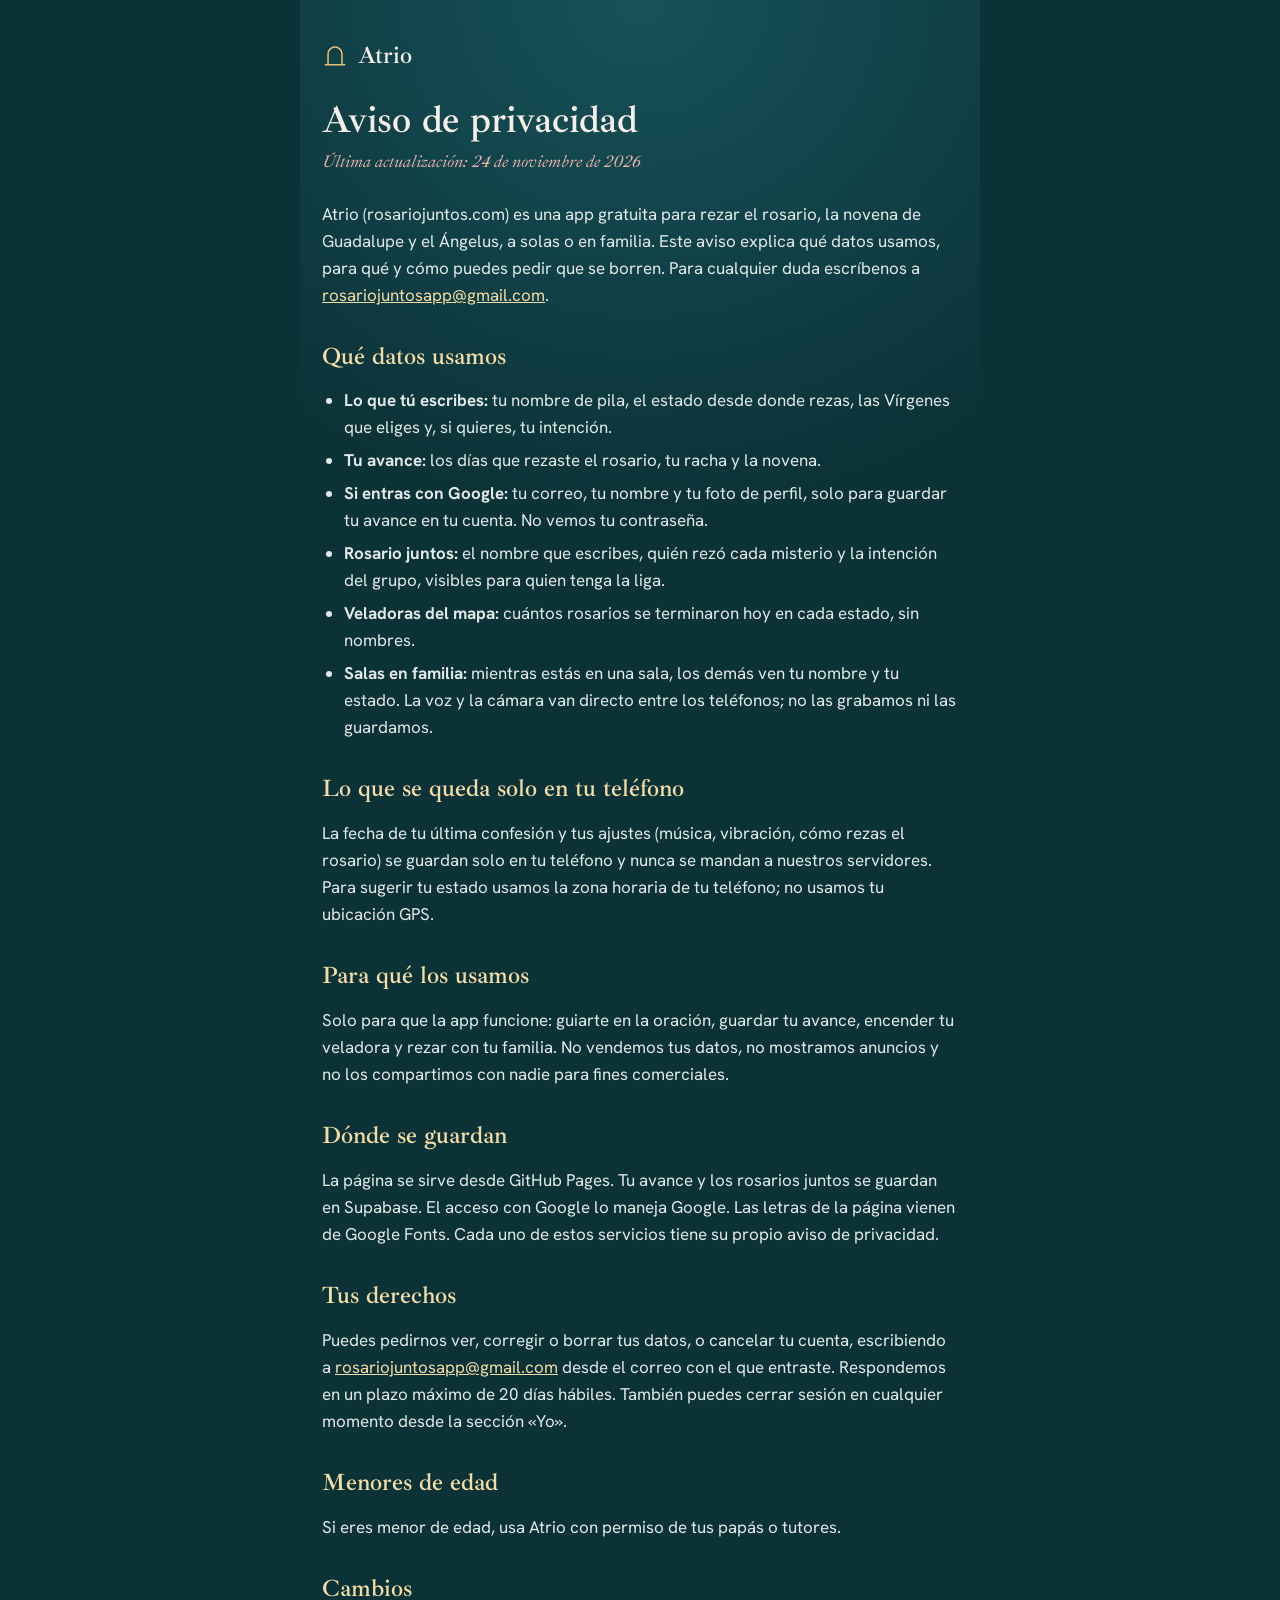
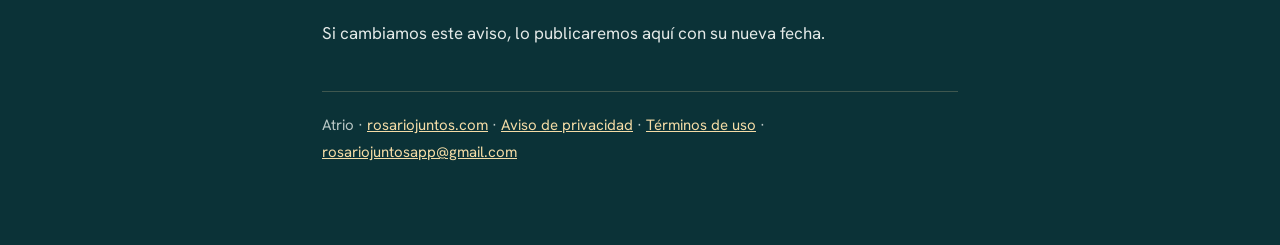
==== privacidad/index.html @ 2bee72f9 "Aviso de privacidad Co-Authored-By: Claude Opus 5.5 <noreply@anthropic.com> Claude-Session: https:/" ====
<!DOCTYPE html>
<html lang="es"><head><meta charset="utf-8"><meta name="viewport" content="width=device-width, initial-scale=1"><meta name="theme-color" content="#0B3237">
<title>Aviso de privacidad · Atrio</title><meta name="description" content="Qué datos usa Atrio, para qué y cómo pedir que se borren."><link rel="icon" type="image/png" href="/icon-192.png">
<link rel="stylesheet" href="https://fonts.googleapis.com/css2?family=Hanken+Grotesk:wght@400;600&family=Ibarra+Real+Nova:ital,wght@0,600;1,500&display=swap">
<style>*{box-sizing:border-box}html,body{margin:0;background:#0B3237}body{font-family:'Hanken Grotesk',system-ui,-apple-system,'Segoe UI',Roboto,sans-serif;color:#F6EFE9;-webkit-font-smoothing:antialiased}
main{max-width:680px;margin:0 auto;padding:40px 22px 64px;background:radial-gradient(120% 40% at 50% 0%,#17525A 0%,#0B3237 70%)}
a{color:#F4DCA6}.top{display:flex;align-items:center;gap:10px;text-decoration:none;color:#F6EFE9;font-family:'Ibarra Real Nova',Georgia,serif;font-size:24px;font-weight:600}
h1{font-family:'Ibarra Real Nova',Georgia,serif;font-weight:600;font-size:38px;line-height:44px;margin:28px 0 6px}
.f{font-family:'Ibarra Real Nova',Georgia,serif;font-style:italic;color:#F2B5AC;font-size:17px;margin:0 0 26px}
h2{font-family:'Ibarra Real Nova',Georgia,serif;font-weight:600;font-size:24px;line-height:30px;margin:32px 0 8px;color:#F4DCA6}
p,li{font-size:17px;line-height:27px;color:#E3E9E7}ul{padding-left:22px}li{margin:6px 0}
.pie{margin-top:44px;padding-top:20px;border-top:1px solid rgba(244,220,166,.22);font-size:15px;color:#B9C7C5}</style></head><body><main>
<a class="top" href="/"><svg width="26" height="26" viewBox="0 0 28 28" fill="none" aria-hidden="true"><path d="M6.5 24.5V13a7.5 7.5 0 0 1 15 0v11.5M3.5 24.5h21" stroke="#E6C27A" stroke-width="1.6" stroke-linecap="round"/></svg>Atrio</a>

<h1>Aviso de privacidad</h1><p class="f">Última actualización: 24 de noviembre de 2026</p>
<p>Atrio (rosariojuntos.com) es una app gratuita para rezar el rosario, la novena de Guadalupe y el Ángelus, a solas o en familia. Este aviso explica qué datos usamos, para qué y cómo puedes pedir que se borren. Para cualquier duda escríbenos a <a href="mailto:rosariojuntosapp@gmail.com">rosariojuntosapp@gmail.com</a>.</p>
<h2>Qué datos usamos</h2>
<ul>
<li><b>Lo que tú escribes:</b> tu nombre de pila, el estado desde donde rezas, las Vírgenes que eliges y, si quieres, tu intención.</li>
<li><b>Tu avance:</b> los días que rezaste el rosario, tu racha y la novena.</li>
<li><b>Si entras con Google:</b> tu correo, tu nombre y tu foto de perfil, solo para guardar tu avance en tu cuenta. No vemos tu contraseña.</li>
<li><b>Rosario juntos:</b> el nombre que escribes, quién rezó cada misterio y la intención del grupo, visibles para quien tenga la liga.</li>
<li><b>Veladoras del mapa:</b> cuántos rosarios se terminaron hoy en cada estado, sin nombres.</li>
<li><b>Salas en familia:</b> mientras estás en una sala, los demás ven tu nombre y tu estado. La voz y la cámara van directo entre los teléfonos; no las grabamos ni las guardamos.</li>
</ul>
<h2>Lo que se queda solo en tu teléfono</h2>
<p>La fecha de tu última confesión y tus ajustes (música, vibración, cómo rezas el rosario) se guardan solo en tu teléfono y nunca se mandan a nuestros servidores. Para sugerir tu estado usamos la zona horaria de tu teléfono; no usamos tu ubicación GPS.</p>
<h2>Para qué los usamos</h2>
<p>Solo para que la app funcione: guiarte en la oración, guardar tu avance, encender tu veladora y rezar con tu familia. No vendemos tus datos, no mostramos anuncios y no los compartimos con nadie para fines comerciales.</p>
<h2>Dónde se guardan</h2>
<p>La página se sirve desde GitHub Pages. Tu avance y los rosarios juntos se guardan en Supabase. El acceso con Google lo maneja Google. Las letras de la página vienen de Google Fonts. Cada uno de estos servicios tiene su propio aviso de privacidad.</p>
<h2>Tus derechos</h2>
<p>Puedes pedirnos ver, corregir o borrar tus datos, o cancelar tu cuenta, escribiendo a <a href="mailto:rosariojuntosapp@gmail.com">rosariojuntosapp@gmail.com</a> desde el correo con el que entraste. Respondemos en un plazo máximo de 20 días hábiles. También puedes cerrar sesión en cualquier momento desde la sección «Yo».</p>
<h2>Menores de edad</h2>
<p>Si eres menor de edad, usa Atrio con permiso de tus papás o tutores.</p>
<h2>Cambios</h2>
<p>Si cambiamos este aviso, lo publicaremos aquí con su nueva fecha.</p>

<p class="pie">Atrio · <a href="/">rosariojuntos.com</a> · <a href="/privacidad/">Aviso de privacidad</a> · <a href="/terminos/">Términos de uso</a> · <a href="mailto:rosariojuntosapp@gmail.com">rosariojuntosapp@gmail.com</a></p>
</main></body></html>
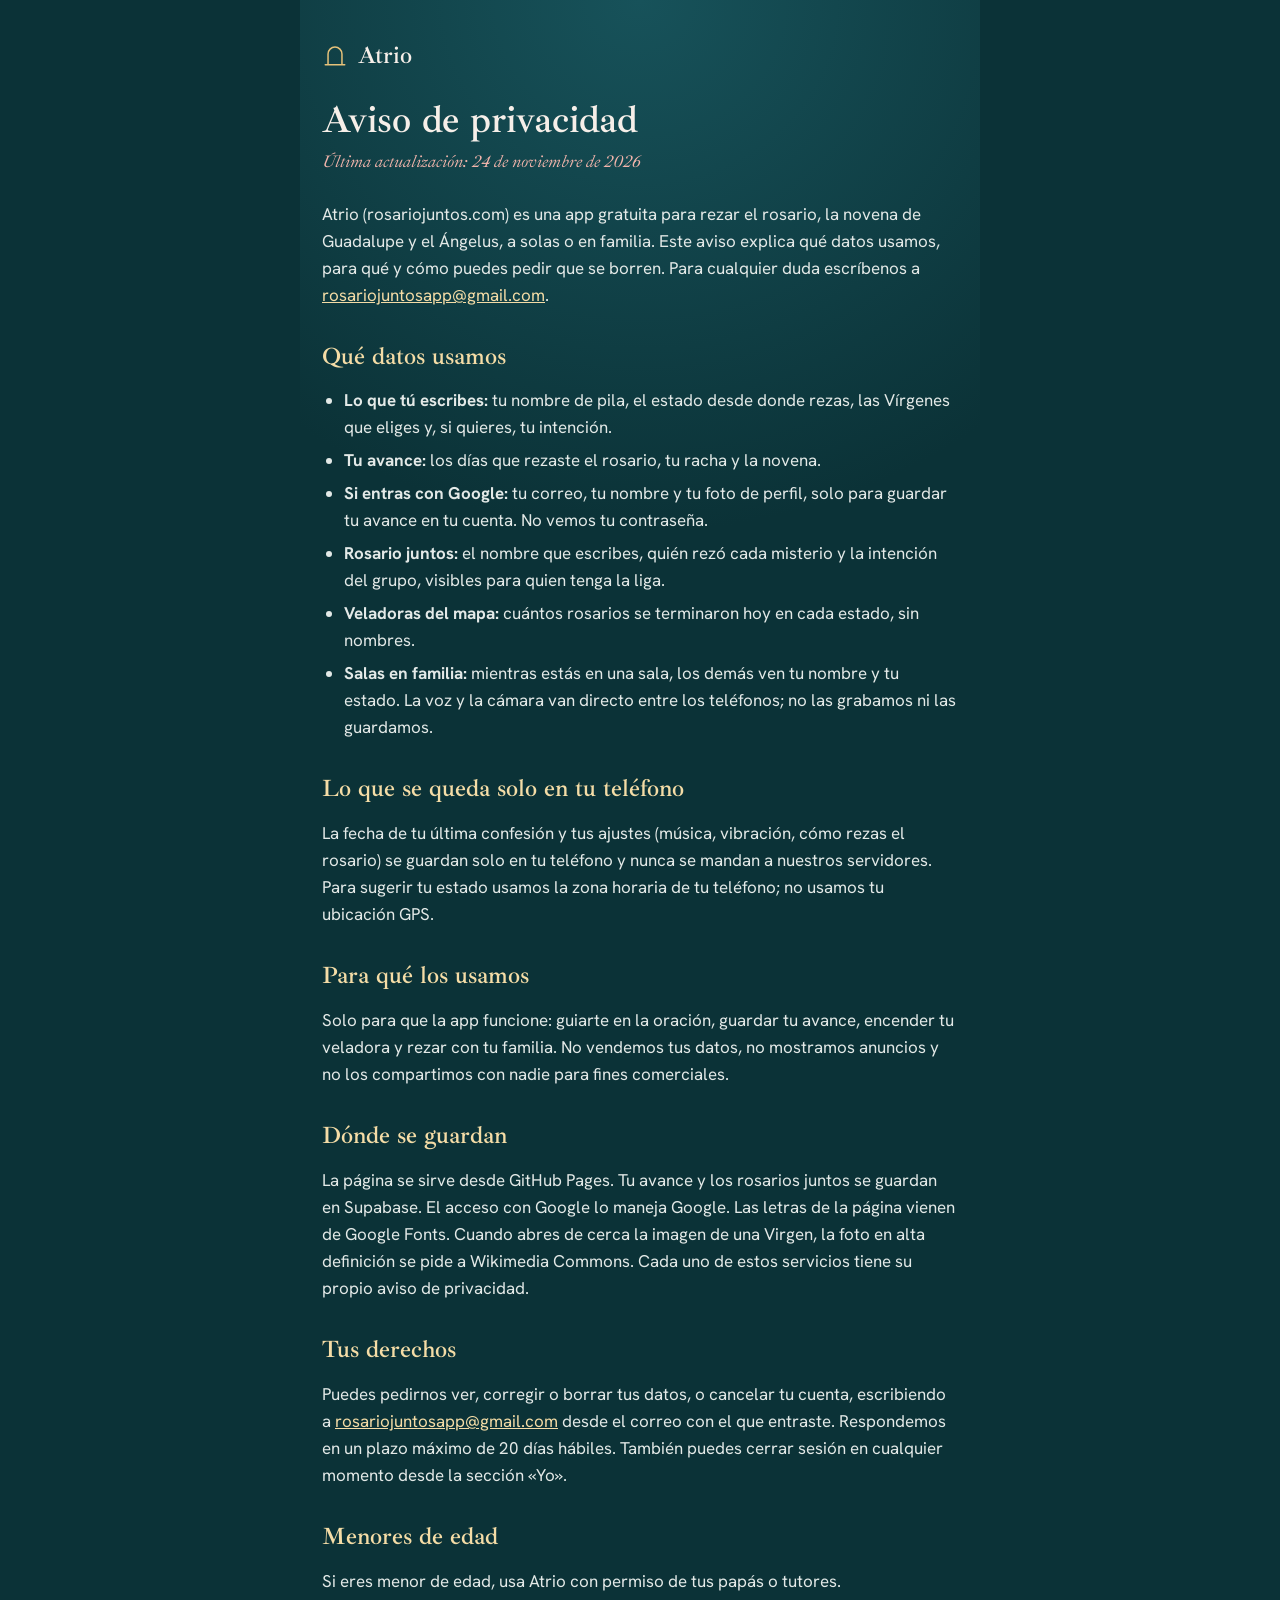
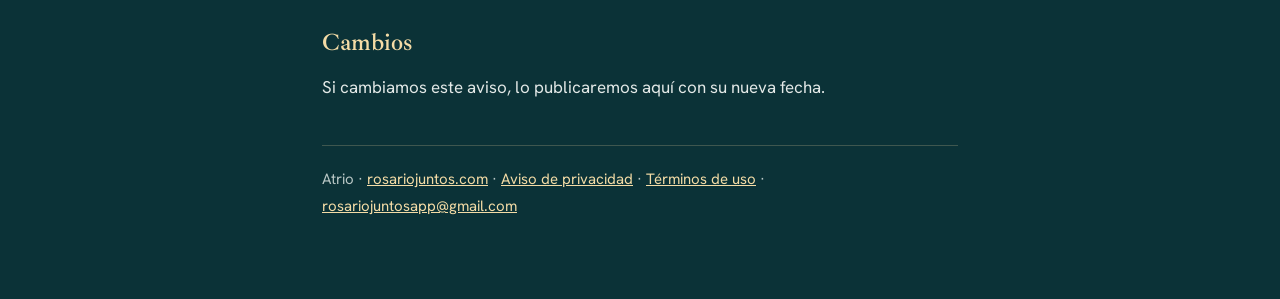
==== commit 3d805593: "Aviso de privacidad: imágenes de Wikimedia Commons Co-Authored-By: Claude Fable 5.2 <noreply@anthrop" ====
--- a/privacidad/index.html
+++ b/privacidad/index.html
@@ -28,7 +28,7 @@
 <h2>Para qué los usamos</h2>
 <p>Solo para que la app funcione: guiarte en la oración, guardar tu avance, encender tu veladora y rezar con tu familia. No vendemos tus datos, no mostramos anuncios y no los compartimos con nadie para fines comerciales.</p>
 <h2>Dónde se guardan</h2>
-<p>La página se sirve desde GitHub Pages. Tu avance y los rosarios juntos se guardan en Supabase. El acceso con Google lo maneja Google. Las letras de la página vienen de Google Fonts. Cada uno de estos servicios tiene su propio aviso de privacidad.</p>
+<p>La página se sirve desde GitHub Pages. Tu avance y los rosarios juntos se guardan en Supabase. El acceso con Google lo maneja Google. Las letras de la página vienen de Google Fonts. Cuando abres de cerca la imagen de una Virgen, la foto en alta definición se pide a Wikimedia Commons. Cada uno de estos servicios tiene su propio aviso de privacidad.</p>
 <h2>Tus derechos</h2>
 <p>Puedes pedirnos ver, corregir o borrar tus datos, o cancelar tu cuenta, escribiendo a <a href="mailto:rosariojuntosapp@gmail.com">rosariojuntosapp@gmail.com</a> desde el correo con el que entraste. Respondemos en un plazo máximo de 20 días hábiles. También puedes cerrar sesión en cualquier momento desde la sección «Yo».</p>
 <h2>Menores de edad</h2>
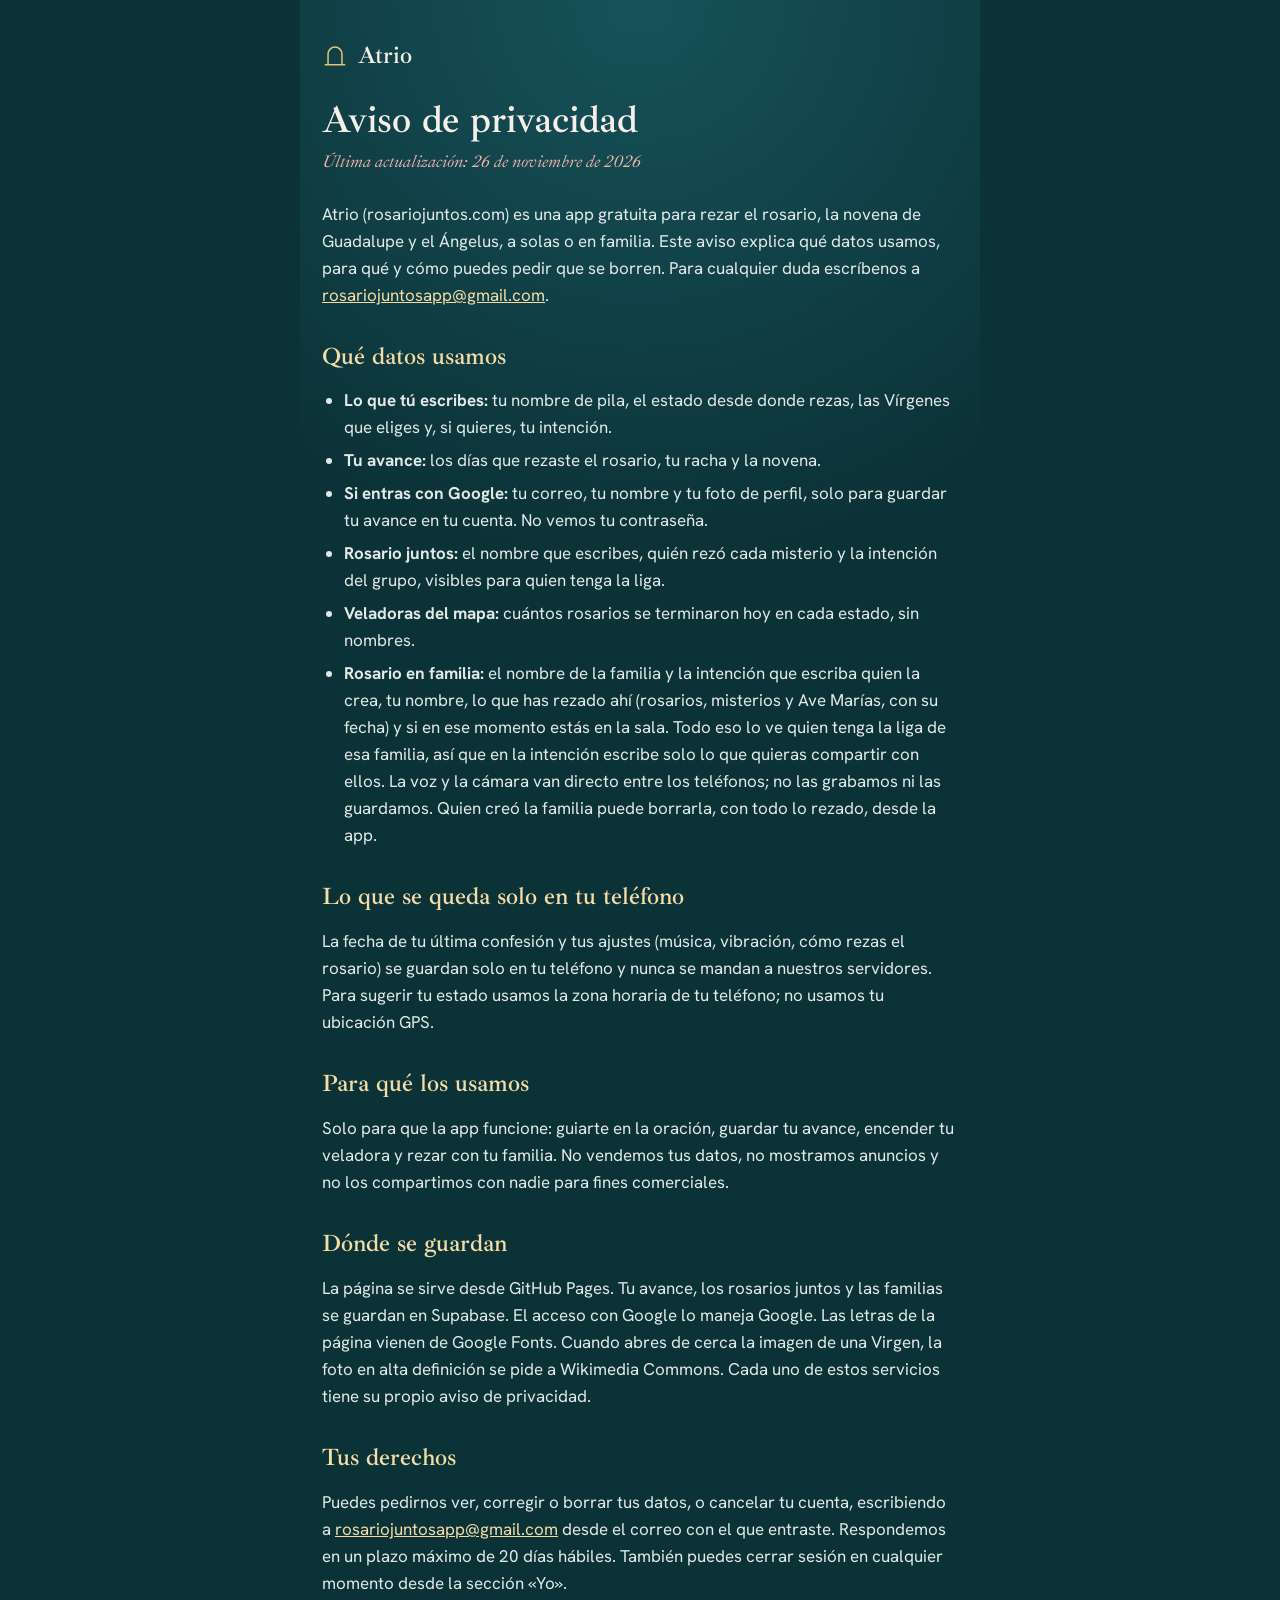
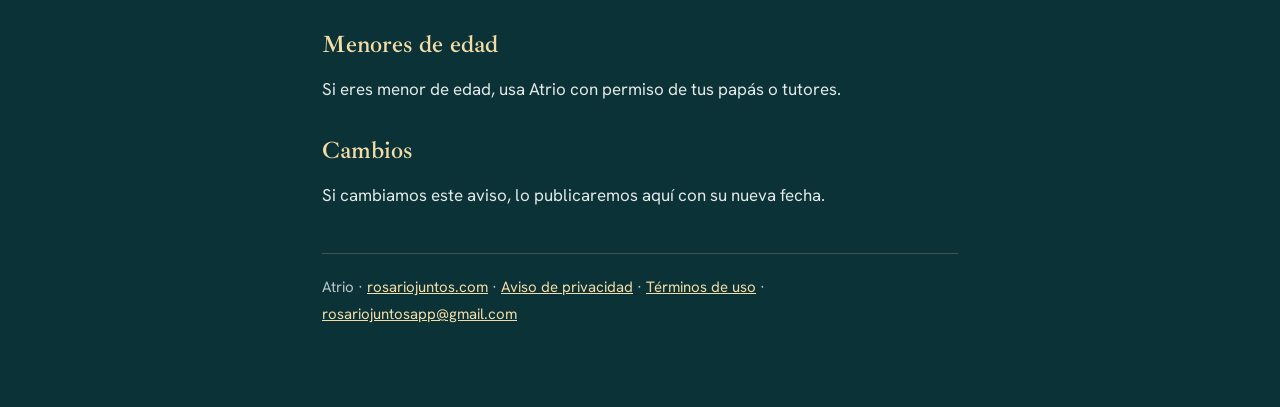
==== commit 57112364: "Aviso de privacidad: qué se guarda en Rosario en familia Co-Authored-By: Claude Fable 5.2 <noreply@a" ====
--- a/privacidad/index.html
+++ b/privacidad/index.html
@@ -12,7 +12,7 @@
 .pie{margin-top:44px;padding-top:20px;border-top:1px solid rgba(244,220,166,.22);font-size:15px;color:#B9C7C5}</style></head><body><main>
 <a class="top" href="/"><svg width="26" height="26" viewBox="0 0 28 28" fill="none" aria-hidden="true"><path d="M6.5 24.5V13a7.5 7.5 0 0 1 15 0v11.5M3.5 24.5h21" stroke="#E6C27A" stroke-width="1.6" stroke-linecap="round"/></svg>Atrio</a>
 
-<h1>Aviso de privacidad</h1><p class="f">Última actualización: 24 de noviembre de 2026</p>
+<h1>Aviso de privacidad</h1><p class="f">Última actualización: 26 de noviembre de 2026</p>
 <p>Atrio (rosariojuntos.com) es una app gratuita para rezar el rosario, la novena de Guadalupe y el Ángelus, a solas o en familia. Este aviso explica qué datos usamos, para qué y cómo puedes pedir que se borren. Para cualquier duda escríbenos a <a href="mailto:rosariojuntosapp@gmail.com">rosariojuntosapp@gmail.com</a>.</p>
 <h2>Qué datos usamos</h2>
 <ul>
@@ -21,14 +21,14 @@
 <li><b>Si entras con Google:</b> tu correo, tu nombre y tu foto de perfil, solo para guardar tu avance en tu cuenta. No vemos tu contraseña.</li>
 <li><b>Rosario juntos:</b> el nombre que escribes, quién rezó cada misterio y la intención del grupo, visibles para quien tenga la liga.</li>
 <li><b>Veladoras del mapa:</b> cuántos rosarios se terminaron hoy en cada estado, sin nombres.</li>
-<li><b>Salas en familia:</b> mientras estás en una sala, los demás ven tu nombre y tu estado. La voz y la cámara van directo entre los teléfonos; no las grabamos ni las guardamos.</li>
+<li><b>Rosario en familia:</b> el nombre de la familia y la intención que escriba quien la crea, tu nombre, lo que has rezado ahí (rosarios, misterios y Ave Marías, con su fecha) y si en ese momento estás en la sala. Todo eso lo ve quien tenga la liga de esa familia, así que en la intención escribe solo lo que quieras compartir con ellos. La voz y la cámara van directo entre los teléfonos; no las grabamos ni las guardamos. Quien creó la familia puede borrarla, con todo lo rezado, desde la app.</li>
 </ul>
 <h2>Lo que se queda solo en tu teléfono</h2>
 <p>La fecha de tu última confesión y tus ajustes (música, vibración, cómo rezas el rosario) se guardan solo en tu teléfono y nunca se mandan a nuestros servidores. Para sugerir tu estado usamos la zona horaria de tu teléfono; no usamos tu ubicación GPS.</p>
 <h2>Para qué los usamos</h2>
 <p>Solo para que la app funcione: guiarte en la oración, guardar tu avance, encender tu veladora y rezar con tu familia. No vendemos tus datos, no mostramos anuncios y no los compartimos con nadie para fines comerciales.</p>
 <h2>Dónde se guardan</h2>
-<p>La página se sirve desde GitHub Pages. Tu avance y los rosarios juntos se guardan en Supabase. El acceso con Google lo maneja Google. Las letras de la página vienen de Google Fonts. Cuando abres de cerca la imagen de una Virgen, la foto en alta definición se pide a Wikimedia Commons. Cada uno de estos servicios tiene su propio aviso de privacidad.</p>
+<p>La página se sirve desde GitHub Pages. Tu avance, los rosarios juntos y las familias se guardan en Supabase. El acceso con Google lo maneja Google. Las letras de la página vienen de Google Fonts. Cuando abres de cerca la imagen de una Virgen, la foto en alta definición se pide a Wikimedia Commons. Cada uno de estos servicios tiene su propio aviso de privacidad.</p>
 <h2>Tus derechos</h2>
 <p>Puedes pedirnos ver, corregir o borrar tus datos, o cancelar tu cuenta, escribiendo a <a href="mailto:rosariojuntosapp@gmail.com">rosariojuntosapp@gmail.com</a> desde el correo con el que entraste. Respondemos en un plazo máximo de 20 días hábiles. También puedes cerrar sesión en cualquier momento desde la sección «Yo».</p>
 <h2>Menores de edad</h2>
